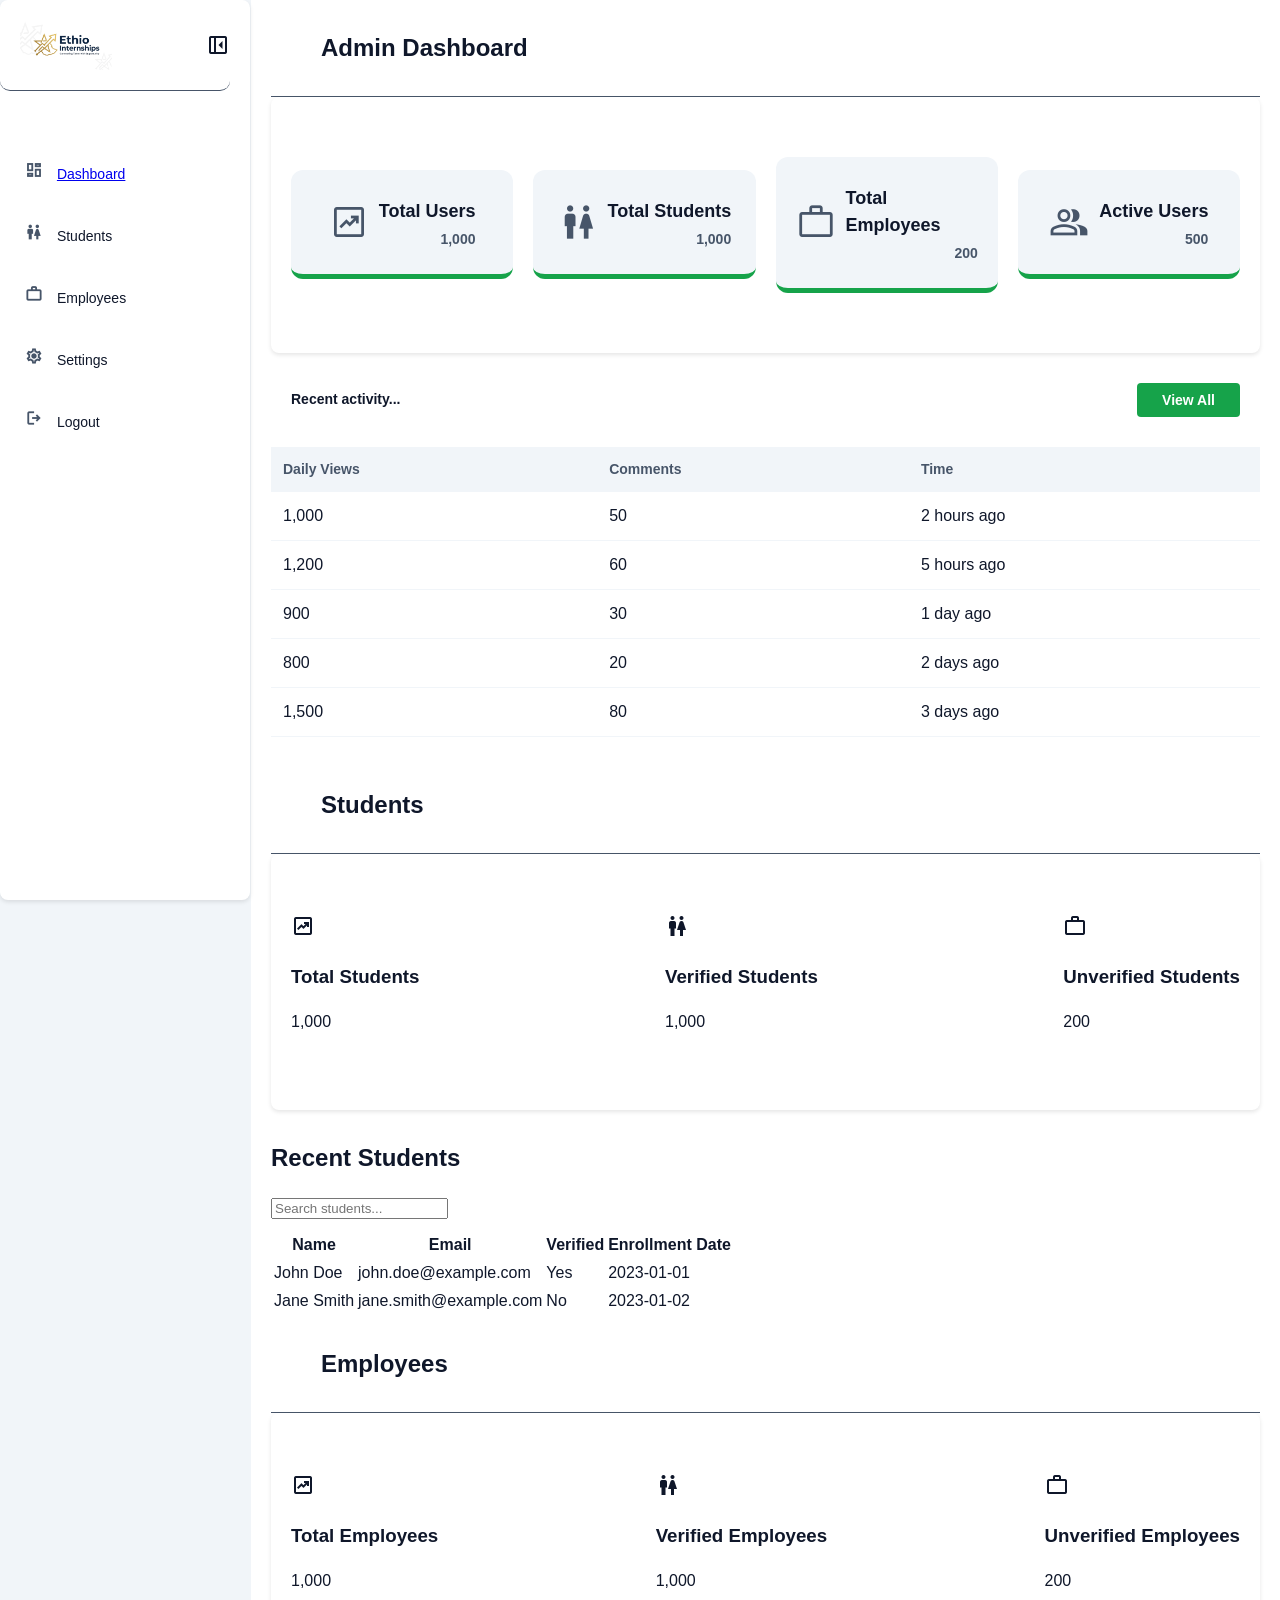
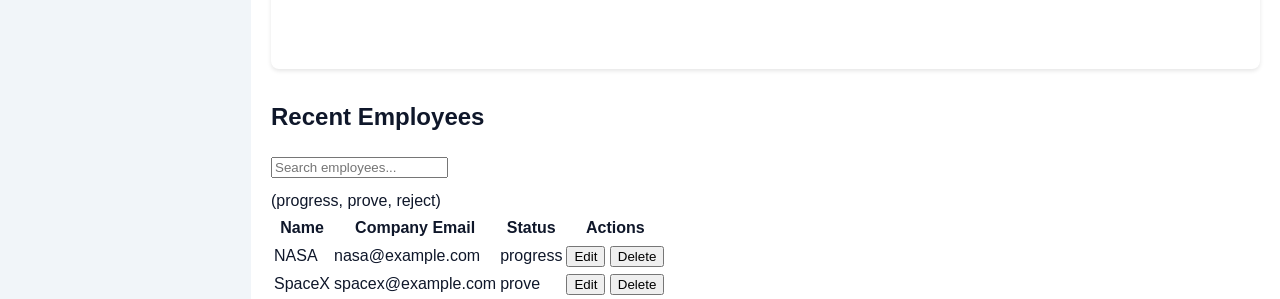
==== admin.html @ 6a9f9c4e "admin page" ====
<!DOCTYPE html>
<html lang="en">
<head>
    <meta charset="UTF-8">
    <meta name="viewport" content="width=device-width, initial-scale=1.0">
    <title>Ethio admin</title>
    <link href="https://fonts.googleapis.com/css2?family=Material+Symbols+Outlined" rel="stylesheet">
    <link rel="stylesheet" href="/css/admin.css">
</head>
<body>
    <section class="dashboard-container">
        <div class="sidebar">
            <div class="logo">
                <img src="./images/logo.png" alt="logo">   
                <span class="material-symbols-outlined">left_panel_close</span>
            </div>
            <div class="menu">
                <ul>
                    <li><span class="material-symbols-outlined">dashboard</span> <a href="#admin">Dashboard</a></li>
                    <li><span class="material-symbols-outlined">wc</span> Students</li>
                    <li><span class="material-symbols-outlined">work</span> Employees</li>
                    <li><span class="material-symbols-outlined">settings</span> Settings</li>
                    <li><span class="material-symbols-outlined">logout</span> Logout</li>
                </ul>
            </div>
        </div>
        <div class="main-content">
            <div class="dashboard" id="admin">
            <div class="header">
                <h1>Admin Dashboard</h1>
            </div>
            <div class="content">
                <!-- Main content goes here -->
                 <div class="card">
                    <div class="cardcontent">
                        <span class="material-symbols-outlined">chart_data</span>
                        <div class="carddata">
                        <h3>Total Users</h3>
                        <p>1,000</p>
                        </div>
                    </div>
                    <div class="cardcontent">
                        <span class="material-symbols-outlined">wc</span>
                        <div class="carddata">
                            <h3>Total Students</h3>
                            <p>1,000</p>
                        </div>
                    </div>
                    <div class="cardcontent">
                        <span class="material-symbols-outlined">work</span>
                        <div class="carddata">
                            <h3>Total Employees</h3>
                            <p>200</p>
                        </div>
                    </div>
                    <div class="cardcontent">
                        <span class="material-symbols-outlined">people</span>
                        <div class="carddata">
                            <h3>Active Users</h3>
                            <p>500</p>
                        </div>
                    </div>
                 </div>
                 <div class="recent">
                    <h3>Recent activity...</h3>
                    <button>View All</button>
                 </div>
                 <div class="admintables">
                    <table>
                        <thead>
                            <tr>
                                <th>Daily Views</th>
                                <th>Comments</th>
                                <th>Time</th>
                            </tr>
                        </thead>
                        <tbody>
                            <tr>
                                <td>1,000</td>
                                <td>50</td>
                                <td>2 hours ago</td>
                            </tr>
                            <tr>
                                <td>1,200</td>
                                <td>60</td>
                                <td>5 hours ago</td>
                            </tr>
                            <tr>
                                <td>900</td>
                                <td>30</td>
                                <td>1 day ago</td>
                            </tr>
                            <tr>
                                <td>800</td>
                                <td>20</td>
                                <td>2 days ago</td>
                            </tr>
                            <tr>
                                <td>1,500</td>
                                <td>80</td>
                                <td>3 days ago</td>
                            </tr>
                        </tbody>
                    </table>
                 </div>
            </div>
        </div>


        <div class="student">
            <div class="header">
                <h1>Students</h1>
            </div>
            <div class="content">
                <!-- Main content goes here -->
                 <div class="card">
                    <div class="card-content">
                        <span class="material-symbols-outlined">chart_data</span>
                        <h3>Total Students</h3>
                        <p>1,000</p>
                    </div>
                    <div class="card-content">
                        <span class="material-symbols-outlined">wc</span>
                        <h3>Verified Students</h3>
                        <p>1,000</p>
                    </div>
                    <div class="card-content">
                        <span class="material-symbols-outlined">work</span>
                        <h3>Unverified Students</h3>
                        <p>200</p>
                    </div>
                 </div>
                 <div>
                    <h2>Recent Students</h2>
                    <search>
                        <input type="text" placeholder="Search students...">
                    </search>
                 </div>
                 <div>
                    <table>
                        <thead>
                            <tr>
                                <th>Name</th>
                                <th>Email</th>
                                <th>Verified</th>
                                <th>Enrollment Date</th>
                            </tr>
                        </thead>
                        <tbody>
                            <tr>
                                <td>John Doe</td>
                                <td>john.doe@example.com</td>
                                <td>Yes</td>
                                <td>2023-01-01</td>
                            </tr>
                            <tr>
                                <td>Jane Smith</td>
                                <td>jane.smith@example.com</td>
                                <td>No</td>
                                <td>2023-01-02</td>
                            </tr>
                        </tbody>
                    </table>
                 </div>
            </div>
        </div>
        <div class="employee">
            <div class="header">
                <h1>Employees</h1>
            </div>
            <div class="content">
                <!-- Main content goes here -->
                 <div class="card">
                    <div class="card-content">
                        <span class="material-symbols-outlined">chart_data</span>
                        <h3>Total Employees</h3>
                        <p>1,000</p>
                    </div>
                    <div class="card-content">
                        <span class="material-symbols-outlined">wc</span>
                        <h3>Verified Employees</h3>
                        <p>1,000</p>
                    </div>
                    <div class="card-content">
                        <span class="material-symbols-outlined">work</span>
                        <h3>Unverified Employees</h3>
                        <p>200</p>
                    </div>
                 </div>
                 <div>
                    <h2>Recent Employees</h2>
                    <search>
                        <input type="text" placeholder="Search employees...">
                    </search>
                 </div>
                 <div>
                    <table>
                        <thead>
                            <tr>
                                <th>Name</th>
                                <th>Company Email</th>
                                <th>Status</th> (progress, prove, reject)
                                <th>Actions</th>
                            </tr>
                        </thead>
                        <tbody>
                            <tr>
                                <td>NASA</td>
                                <td>nasa@example.com</td>
                                <td>progress</td>
                                <td>
                                    <button>Edit</button>
                                    <button>Delete</button>
                                </td>
                            </tr>
                            <tr>
                                <td>SpaceX</td>
                                <td>spacex@example.com</td>
                                <td>prove</td>
                                <td>
                                    <button>Edit</button>
                                    <button>Delete</button>
                                </td>
                            </tr>
                        </tbody>
                    </table>
                 </div>
            </div>
        </div>
        </div>
    </section>
</body>
</html>
---- css/admin.css ----
/* Base Styles */
:root {
    --brand-600: #16a34a;
    --brand-700: #15803d;
    --slate-900: #0f172a;
    --slate-600: #475569;
    --slate-100: #f1f5f9;
}
html {
    scroll-behavior: smooth;
}
body {
    margin: 0;
    font-family: 'Inter', sans-serif;
    color: var(--slate-900);
    line-height: 1.5;
    max-width: 100%;
}

.container {
    max-width: 1200px;
    margin: 0 auto;
    padding: 0;
}

/* ====================================================================== */
.dashboard-container {
    display: grid;
    grid-template-columns: 250px 1fr;
    gap: 1px;
    background: var(--slate-100);
}
.sidebar {
    background: white;
    border-radius: 8px;
    box-shadow: 0 2px 4px rgba(0, 0, 0, 0.1);
    padding-right: 20px;
    position: sticky;
    top: 0;
    height: 100vh;
}
.logo {
    display: flex;
    align-items: center;
    justify-content: space-between;
    border-bottom: 1px solid var(--slate-600);
    border-radius: 10px;
}
.logo img {
    height: 50px;
    margin: 20px;
}

.menu ul{
    list-style: none;
    display: flex;
    flex-direction: column;
    gap: 18px;
    padding: 20px 0;
    margin-top: 40px;
}
.menu ul li span{
    color: var(--slate-600);
    font-weight: 600;
    font-size: 18px;
    padding: 0 10px;
}
.menu ul li {
    padding: 10px 15px;
    font-size: 14px;
}
.menu ul li:hover{
    color: var(--brand-600);
    background-color: rgb(215, 255, 215);
    border-radius: 6px;
}
.main-content {
    background: white;
    padding: 0 20px;
    margin: 0;
}


.content {
    background: white;
    margin: 0;
}

.header {
    display: flex;
    align-items: center;
    justify-content: space-between;
    border-bottom: 1px solid var(--slate-600);
}
.header h1 {
    font-size: 24px;
    font-weight: 600;
    padding: 10px 0;
    margin-left: 50px;
}
.content{
    display: flex;
    flex-direction: column;
    gap: 10px;
}
.content .card{
    display: flex;
    align-items: center;
    justify-content: space-between;
    gap: 20px;
    padding: 60px 20px;
    border-radius: 8px;
    box-shadow: 0 2px 4px rgba(0, 0, 0, 0.1);

}
.content .card .cardcontent{
    display: flex;
    align-items: center;
    justify-content: center;
    gap: 10px;
    background: var(--slate-100);
    width: 100%;
    border-radius: 12px;
    padding: 10px 20px;
    border-bottom: 5px solid var(--brand-600);
}

.cardcontent span{
    font-size: 40px;
    color: var(--slate-600);
    padding: 0;
}
.carddata h3{
    font-size: 18px;
    font-weight: bold;
    margin-bottom: 0;
}
.carddata p{
    color: var(--slate-600);
    font-size: 14px;
    font-weight: 600;
    margin-top: 4px;
    text-align: end;
}

.recent {
    display: flex;
    align-items: center;
    justify-content: space-between;
    padding: 20px ;
}


.recent h3 {
    font-size: 14px;
    font-weight: 600;
    display: flex;
    align-items: center;
    justify-content: center;
    gap: 2px;
    margin: 0px;
    padding: 0;
}

.recent button {
    background: var(--brand-600);
    padding: 9px 25px;
    color: white;
    border: none;
    font-size: 14px;
    font-weight: 600;
    border-radius: 4px;
    cursor: pointer;
}

.admintables table {
    width: 100%;
    border-collapse: collapse;
    margin-bottom: 20px;
}
.admintables th {
    text-align: left;
    padding: 12px;
    background: var(--slate-100);
    color: var(--slate-600);
    font-size: 14px;
    font-weight: 600;
}
.admintables td {
    padding: 12px;
    border-bottom: 1px solid var(--slate-100);
}
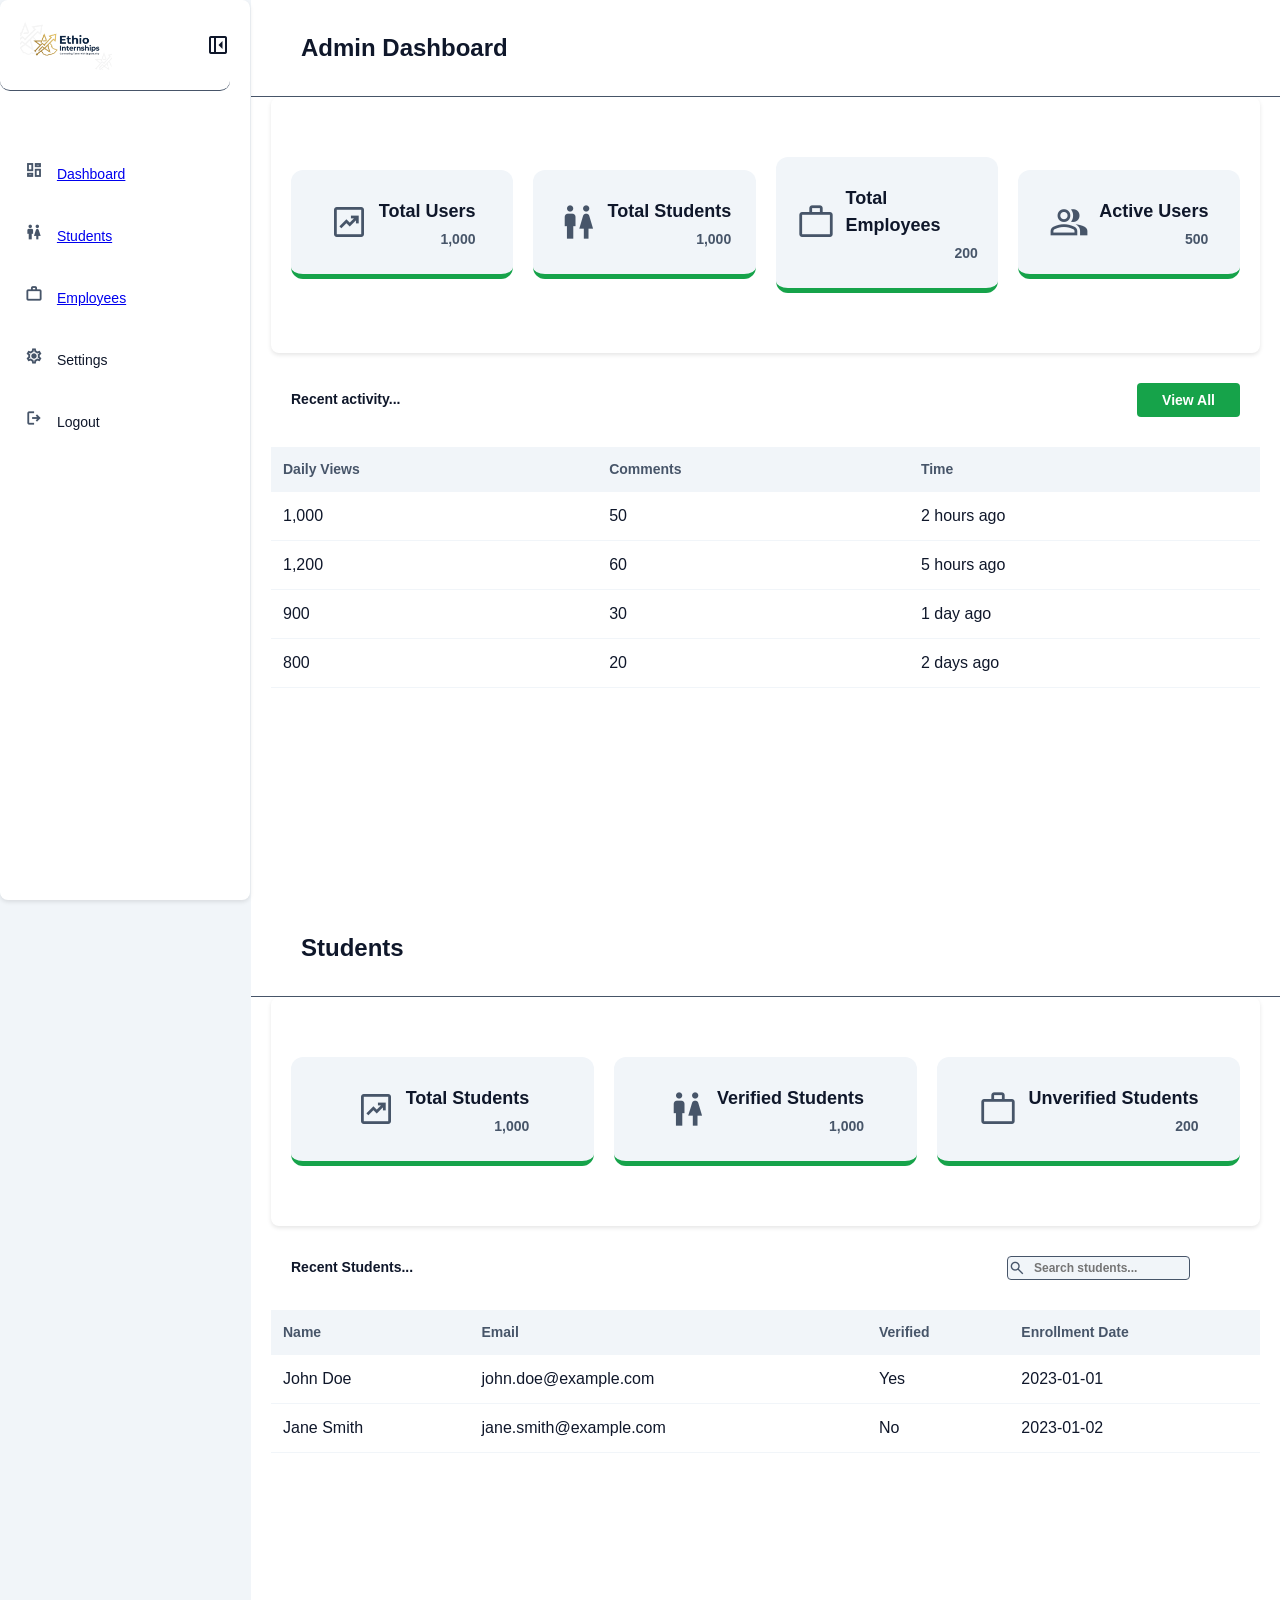
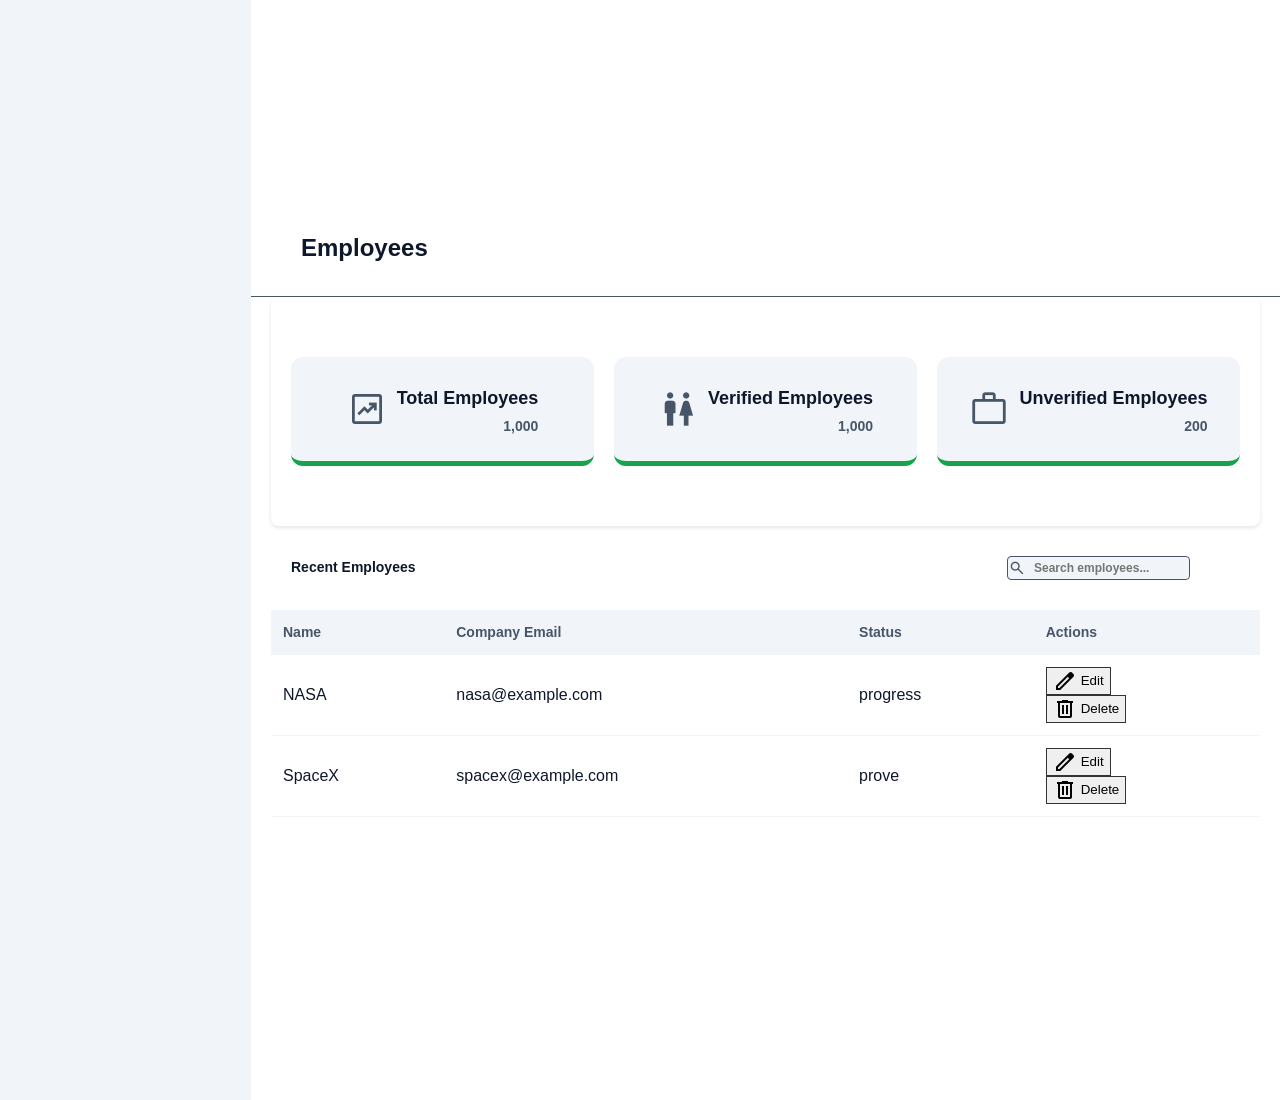
==== commit 3a66b403: "some button improvement" ====
--- a/admin.html
+++ b/admin.html
@@ -17,14 +17,14 @@
             <div class="menu">
                 <ul>
                     <li><span class="material-symbols-outlined">dashboard</span> <a href="#admin">Dashboard</a></li>
-                    <li><span class="material-symbols-outlined">wc</span> Students</li>
-                    <li><span class="material-symbols-outlined">work</span> Employees</li>
+                    <li><span class="material-symbols-outlined">wc</span> <a href="#students">Students</a></li>
+                    <li><span class="material-symbols-outlined">work</span> <a href="#employees">Employees</a></li>
                     <li><span class="material-symbols-outlined">settings</span> Settings</li>
                     <li><span class="material-symbols-outlined">logout</span> Logout</li>
                 </ul>
             </div>
         </div>
-        <div class="main-content">
+        <div class="maincontent">
             <div class="dashboard" id="admin">
             <div class="header">
                 <h1>Admin Dashboard</h1>
@@ -95,11 +95,7 @@
                                 <td>20</td>
                                 <td>2 days ago</td>
                             </tr>
-                            <tr>
-                                <td>1,500</td>
-                                <td>80</td>
-                                <td>3 days ago</td>
-                            </tr>
+                            
                         </tbody>
                     </table>
                  </div>
@@ -107,36 +103,43 @@
         </div>
 
 
-        <div class="student">
+        <div class="students" id="students">
             <div class="header">
                 <h1>Students</h1>
             </div>
             <div class="content">
                 <!-- Main content goes here -->
                  <div class="card">
-                    <div class="card-content">
+                    <div class="cardcontent">
                         <span class="material-symbols-outlined">chart_data</span>
+                        <div class="carddata">
                         <h3>Total Students</h3>
                         <p>1,000</p>
-                    </div>
-                    <div class="card-content">
+                        </div>
+                    </div>
+                    <div class="cardcontent">
                         <span class="material-symbols-outlined">wc</span>
-                        <h3>Verified Students</h3>
-                        <p>1,000</p>
-                    </div>
-                    <div class="card-content">
+                        <div class="carddata">
+                            <h3>Verified Students</h3>
+                            <p>1,000</p>
+                        </div>
+                    </div>
+                    <div class="cardcontent">
                         <span class="material-symbols-outlined">work</span>
-                        <h3>Unverified Students</h3>
-                        <p>200</p>
-                    </div>
-                 </div>
-                 <div>
-                    <h2>Recent Students</h2>
-                    <search>
+                        <div class="carddata">
+                            <h3>Unverified Students</h3>
+                            <p>200</p>
+                        </div>
+                    </div>
+                 </div>
+                 <div class="recent">
+                    <h3>Recent Students...</h3>
+                    <div class="search">
+                        <span class="material-symbols-outlined icon">search</span>
                         <input type="text" placeholder="Search students...">
-                    </search>
-                 </div>
-                 <div>
+                    </div>
+                 </div>
+                 <div class="studentstable">
                     <table>
                         <thead>
                             <tr>
@@ -164,42 +167,49 @@
                  </div>
             </div>
         </div>
-        <div class="employee">
+        <div class="employees" id="employees">
             <div class="header">
                 <h1>Employees</h1>
             </div>
             <div class="content">
                 <!-- Main content goes here -->
                  <div class="card">
-                    <div class="card-content">
+                    <div class="cardcontent">
                         <span class="material-symbols-outlined">chart_data</span>
-                        <h3>Total Employees</h3>
-                        <p>1,000</p>
-                    </div>
-                    <div class="card-content">
+                        <div class="carddata">
+                            <h3>Total Employees</h3>
+                            <p>1,000</p>
+                        </div>
+                    </div>
+                    <div class="cardcontent">
                         <span class="material-symbols-outlined">wc</span>
-                        <h3>Verified Employees</h3>
-                        <p>1,000</p>
-                    </div>
-                    <div class="card-content">
+                        <div class="carddata">
+                            <h3>Verified Employees</h3>
+                            <p>1,000</p>
+                        </div>
+                    </div>
+                    <div class="cardcontent">
                         <span class="material-symbols-outlined">work</span>
-                        <h3>Unverified Employees</h3>
-                        <p>200</p>
-                    </div>
-                 </div>
-                 <div>
-                    <h2>Recent Employees</h2>
-                    <search>
+                        <div class="carddata">
+                            <h3>Unverified Employees</h3>
+                            <p>200</p>
+                        </div>
+                    </div>
+                 </div>
+                 <div class="recent">
+                    <h3>Recent Employees</h3>
+                    <div class="search">
+                        <span class="material-symbols-outlined icon">search</span>
                         <input type="text" placeholder="Search employees...">
-                    </search>
-                 </div>
-                 <div>
+                    </div>
+                 </div>
+                 <div class="employeetables">
                     <table>
                         <thead>
                             <tr>
                                 <th>Name</th>
                                 <th>Company Email</th>
-                                <th>Status</th> (progress, prove, reject)
+                                <th>Status</th>
                                 <th>Actions</th>
                             </tr>
                         </thead>
@@ -209,8 +219,8 @@
                                 <td>nasa@example.com</td>
                                 <td>progress</td>
                                 <td>
-                                    <button>Edit</button>
-                                    <button>Delete</button>
+                                    <button><span class="material-symbols-outlined">edit</span>Edit</button>
+                                    <button><span class="material-symbols-outlined">delete</span>Delete</button>
                                 </td>
                             </tr>
                             <tr>
@@ -218,8 +228,8 @@
                                 <td>spacex@example.com</td>
                                 <td>prove</td>
                                 <td>
-                                    <button>Edit</button>
-                                    <button>Delete</button>
+                                    <button><span class="material-symbols-outlined edit">edit</span>Edit</button>
+                                    <button><span class="material-symbols-outlined delete">delete</span>Delete</button>
                                 </td>
                             </tr>
                         </tbody>
--- a/css/admin.css
+++ b/css/admin.css
@@ -74,16 +74,19 @@
     background-color: rgb(215, 255, 215);
     border-radius: 6px;
 }
-.main-content {
+.maincontent {
     background: white;
-    padding: 0 20px;
     margin: 0;
 }
-
+.dashboard {
+    border-radius: 8px;
+    min-height: 100vh;
+}
 
 .content {
     background: white;
     margin: 0;
+    padding: 0 20px;
 }
 
 .header {
@@ -173,12 +176,12 @@
     cursor: pointer;
 }
 
-.admintables table {
+table {
     width: 100%;
     border-collapse: collapse;
     margin-bottom: 20px;
 }
-.admintables th {
+table th {
     text-align: left;
     padding: 12px;
     background: var(--slate-100);
@@ -186,7 +189,49 @@
     font-size: 14px;
     font-weight: 600;
 }
-.admintables td {
+table td {
     padding: 12px;
     border-bottom: 1px solid var(--slate-100);
+}
+
+.students {
+    min-height: 100vh;
+}
+
+.employees {
+    min-height: 100vh;
+}
+
+.search{
+    border: 1px solid var(--slate-600);
+    border-radius: 4px;
+    background: var(--slate-100);
+    margin-right: 50px;
+    display: flex;
+    align-items: center;
+    gap: 8px;
+}
+
+.search input {
+    border: none;
+    width: 100%;
+    background: transparent;
+    outline: none;
+    padding: 4px 0;
+    font-size: 12px;
+    font-weight: 600;
+    color: var(--slate-600);
+}
+.search .icon {
+    color: var(--slate-600);
+    font-size: 18px;
+}
+
+.employeetables td button{
+    display: flex;
+    flex-direction: row;
+    align-items: center;
+    gap: 4px;
+
+    border: 1px solid #333;
 }
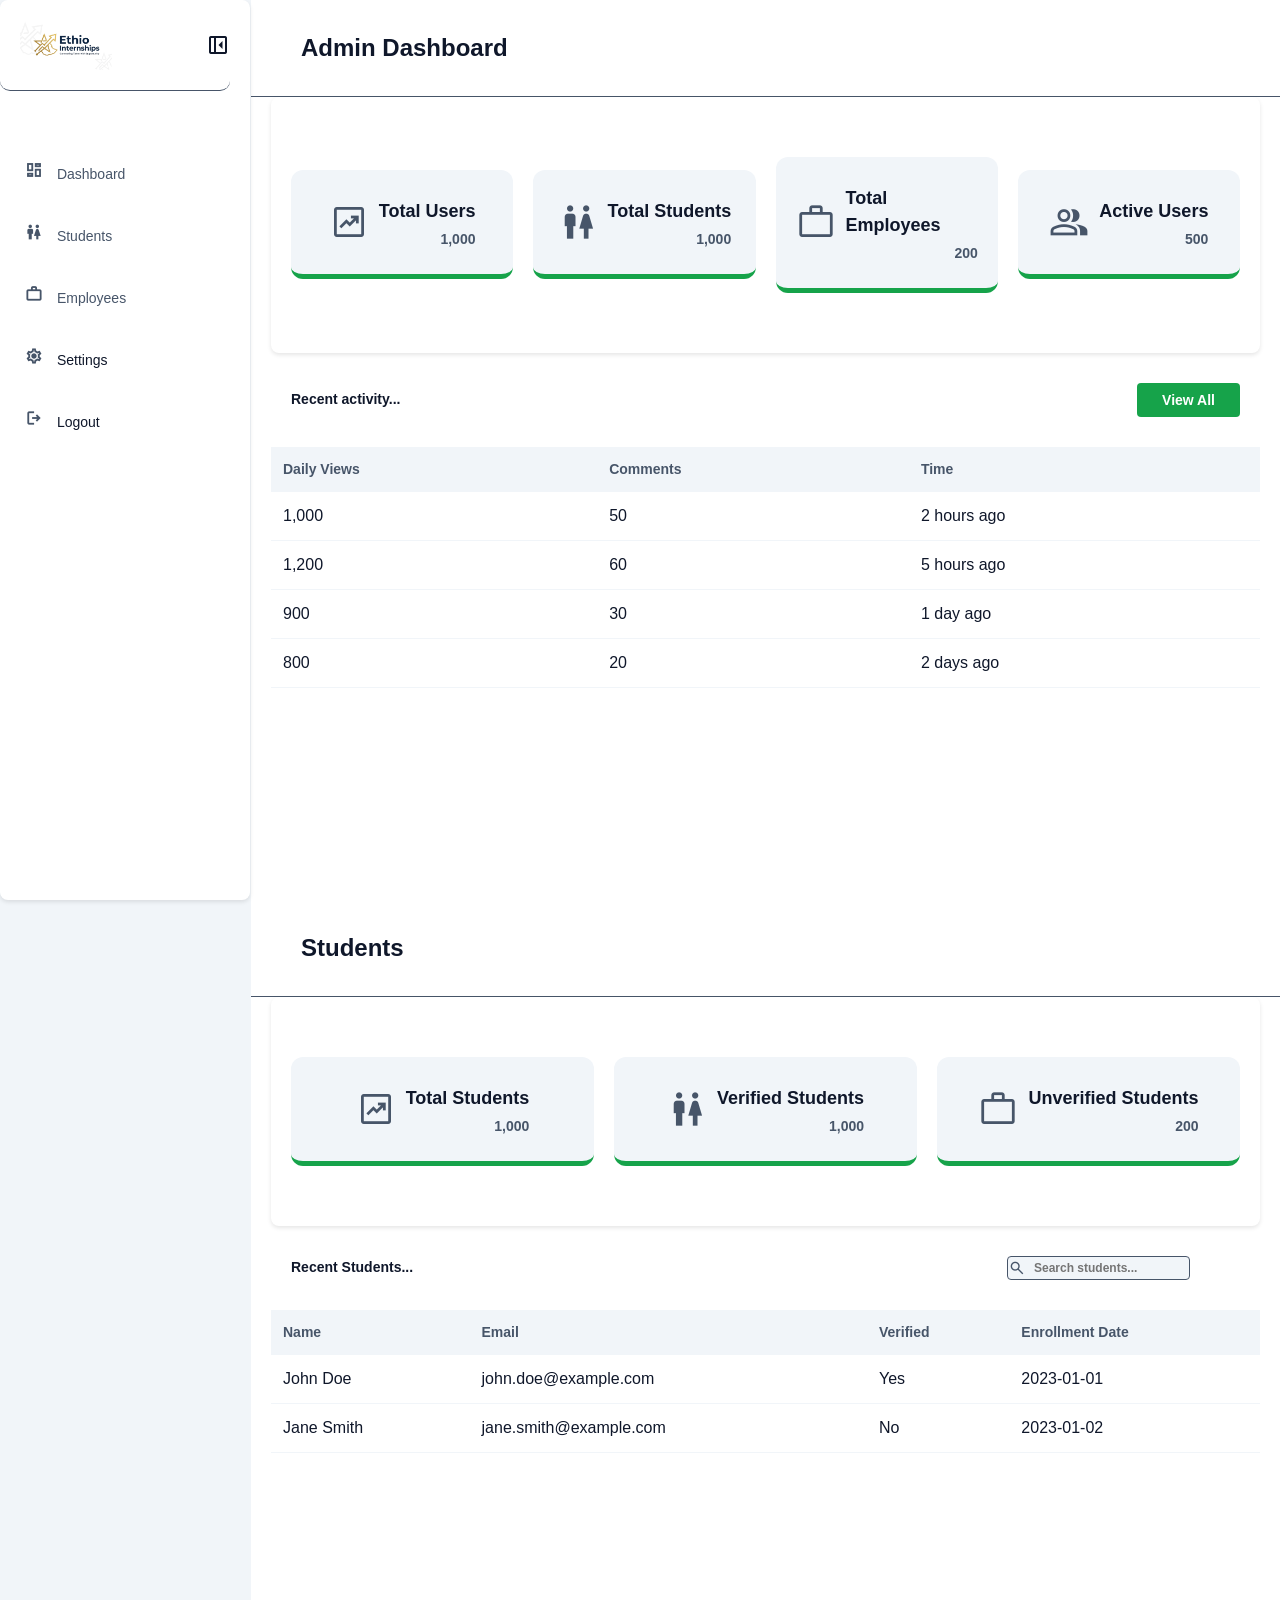
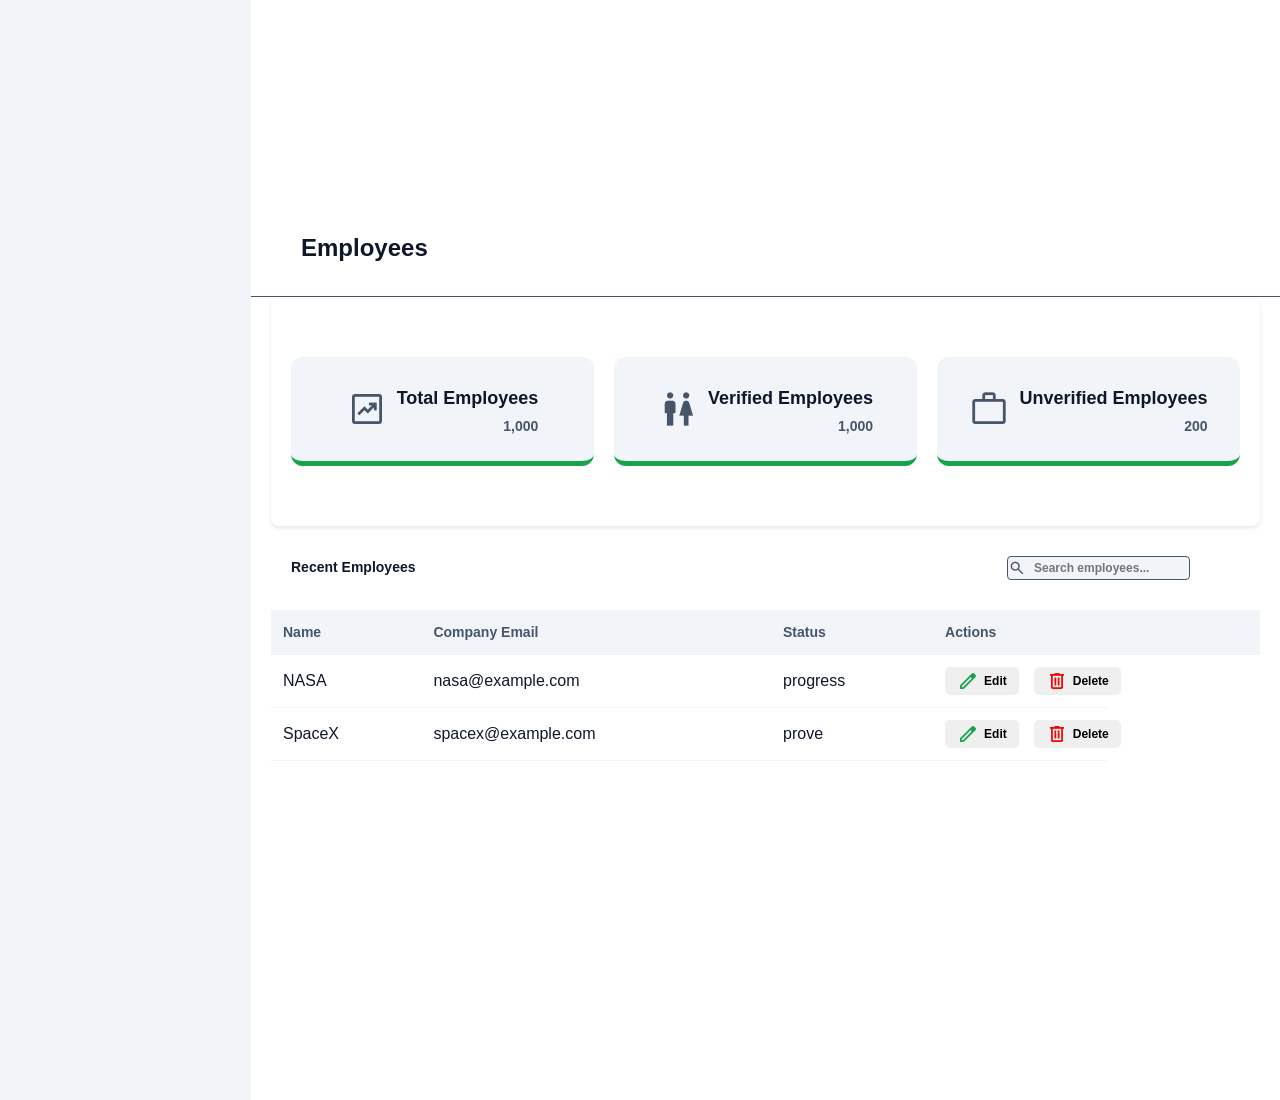
==== commit 5cbf9549: "admin" ====
--- a/admin.html
+++ b/admin.html
@@ -218,16 +218,16 @@
                                 <td>NASA</td>
                                 <td>nasa@example.com</td>
                                 <td>progress</td>
-                                <td>
-                                    <button><span class="material-symbols-outlined">edit</span>Edit</button>
-                                    <button><span class="material-symbols-outlined">delete</span>Delete</button>
+                                <td class="check">
+                                    <button><span class="material-symbols-outlined edit">edit</span>Edit</button>
+                                    <button><span class="material-symbols-outlined delete">delete</span>Delete</button>
                                 </td>
                             </tr>
                             <tr>
                                 <td>SpaceX</td>
                                 <td>spacex@example.com</td>
                                 <td>prove</td>
-                                <td>
+                                <td class="check">
                                     <button><span class="material-symbols-outlined edit">edit</span>Edit</button>
                                     <button><span class="material-symbols-outlined delete">delete</span>Delete</button>
                                 </td>
--- a/css/admin.css
+++ b/css/admin.css
@@ -74,6 +74,10 @@
     background-color: rgb(215, 255, 215);
     border-radius: 6px;
 }
+.menu ul li a{
+    text-decoration: none;
+    color: var(--slate-600);
+}
 .maincontent {
     background: white;
     margin: 0;
@@ -227,11 +231,34 @@
     font-size: 18px;
 }
 
-.employeetables td button{
+.employeetables .check {
     display: flex;
     flex-direction: row;
     align-items: center;
-    gap: 4px;
-
-    border: 1px solid #333;
+    justify-content: space-between;
+    gap: 15px;
+    max-width: 150px;
+}
+.employeetables .check button {
+    display: flex;
+    align-items: center;
+    gap: 5px;
+    padding: 3px 12px;
+    border-radius: 5px;
+    border: none;
+    cursor: pointer;
+    font-size: 12px;
+    font-weight: 600;
+}
+.employeetables .check .edit {
+    color: var(--brand-600);
+    font-size: 22px;
+}
+
+.employeetables .check button:hover {
+    border: 1px solid var(--brand-600);
+}
+.employeetables .check .delete {
+    color: #f40000;
+    font-size: 22px;
 }
